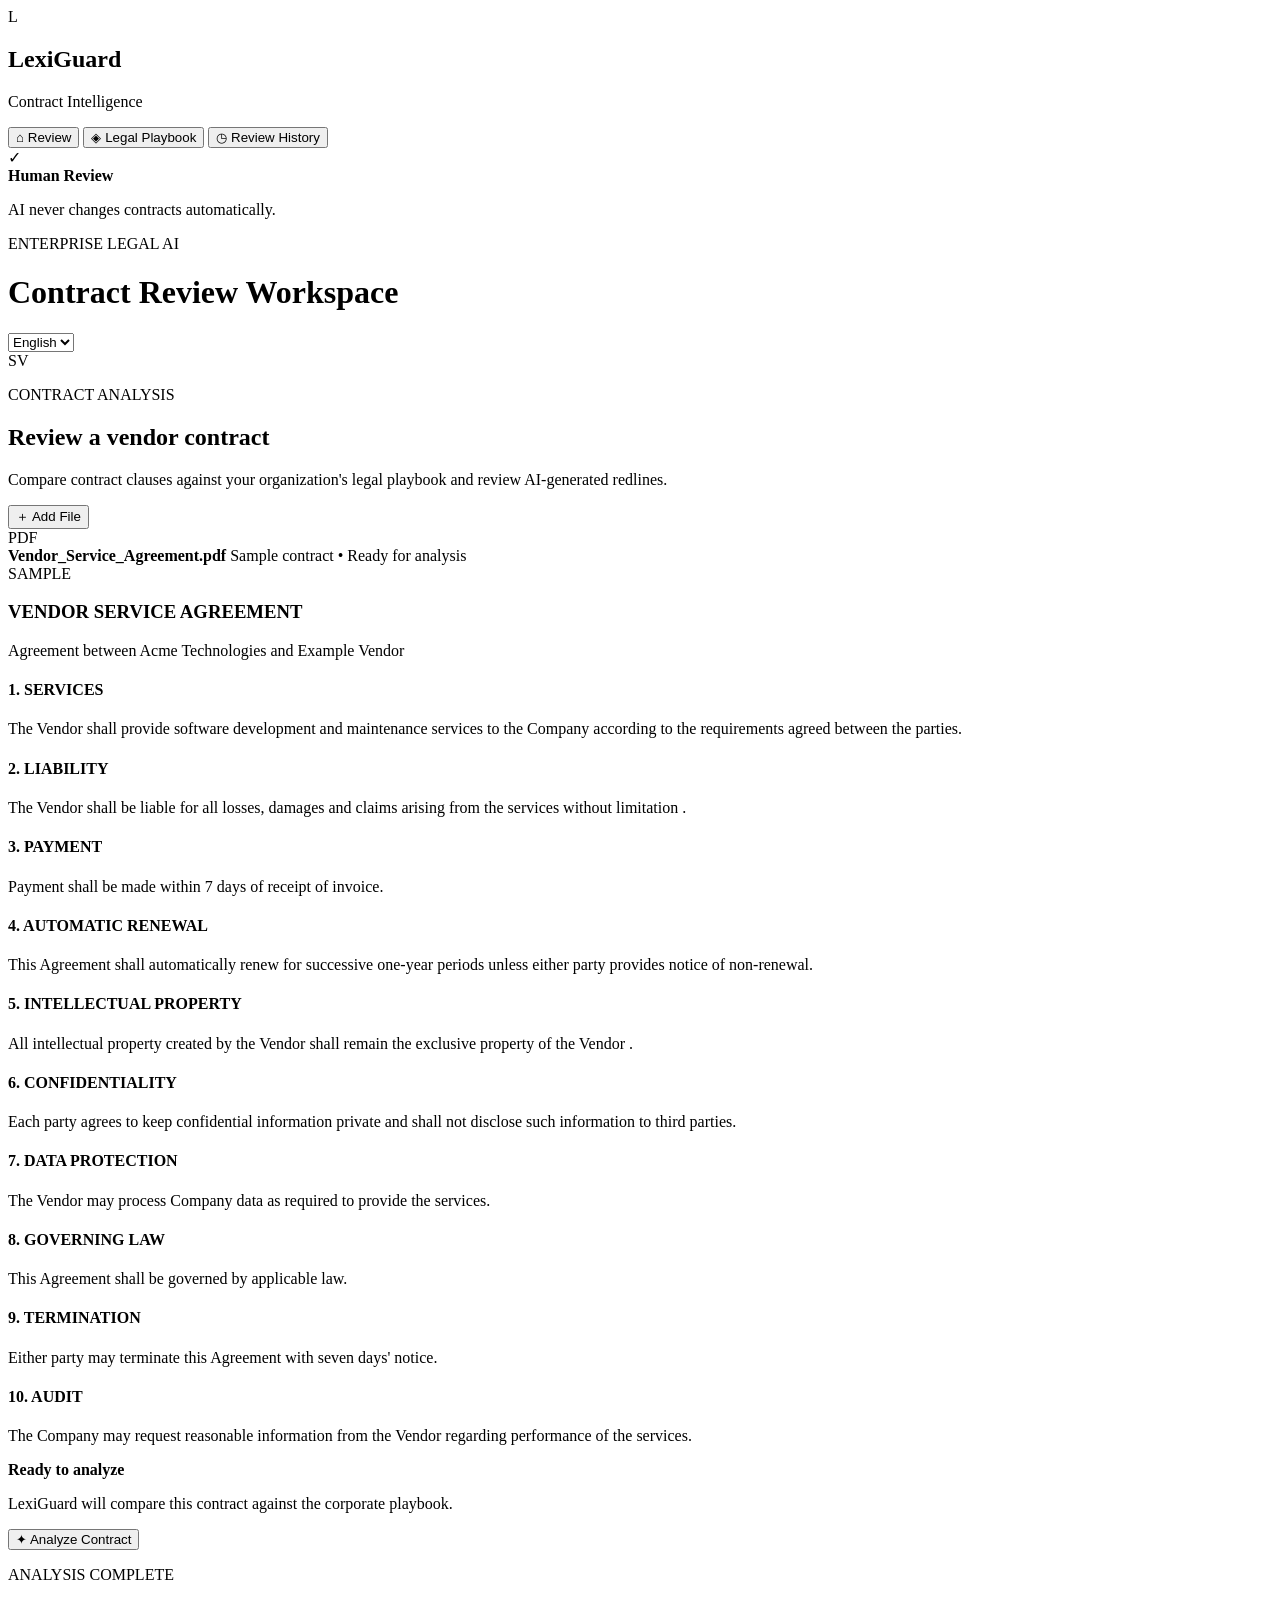
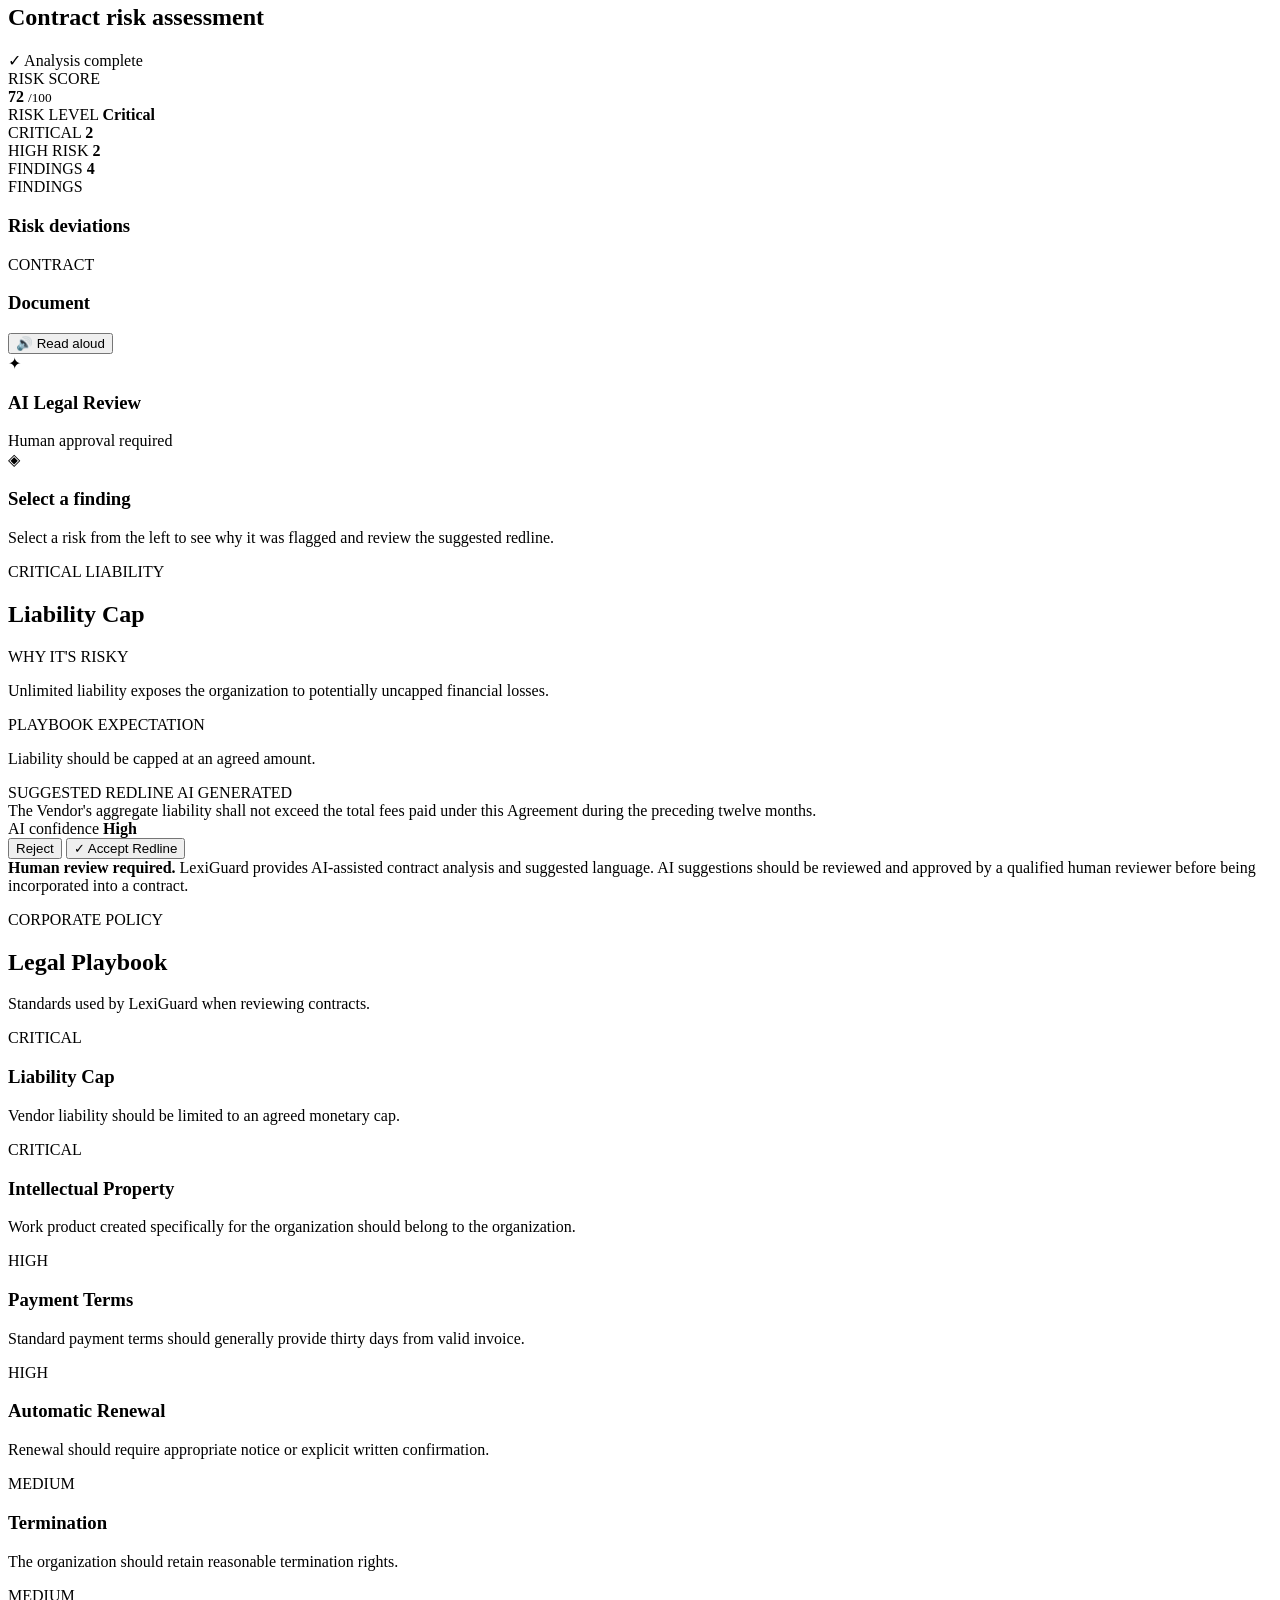
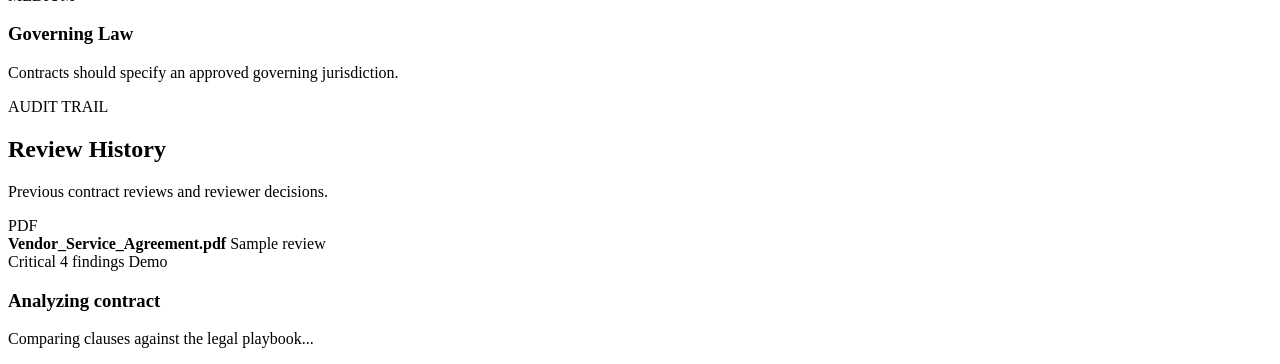
==== index.html @ ac4ade22 "Refactor index.html for improved layout and styles Updated the HTML structure and styles for the Lex" ====
<!DOCTYPE html>
<html lang="en">

<head>
    <meta charset="UTF-8">
    <meta name="viewport" content="width=device-width, initial-scale=1.0">

    <title>LexiGuard | Contract Risk Assistant</title>

    <link rel="stylesheet" href="style.css">

    <link rel="preconnect" href="https://fonts.googleapis.com">
    <link rel="preconnect" href="https://fonts.gstatic.com" crossorigin>

    <link
        href="https://fonts.googleapis.com/css2?family=Inter:wght@400;500;600;700;800&family=DM+Mono:wght@400;500&display=swap"
        rel="stylesheet">
</head>

<body>

    <!-- SIDEBAR -->

    <aside class="sidebar">

        <div class="brand">

            <div class="brand-logo">
                L
            </div>

            <div>
                <h2>LexiGuard</h2>
                <p>Contract Intelligence</p>
            </div>

        </div>


        <nav class="navigation">

            <button class="nav-item active" data-section="review">
                <span>⌂</span>
                Review
            </button>

            <button class="nav-item" data-section="playbook">
                <span>◈</span>
                Legal Playbook
            </button>

            <button class="nav-item" data-section="history">
                <span>◷</span>
                Review History
            </button>

        </nav>


        <div class="sidebar-footer">

            <div class="human-review">

                <div class="check-circle">
                    ✓
                </div>

                <div>
                    <strong>Human Review</strong>
                    <p>AI never changes contracts automatically.</p>
                </div>

            </div>

        </div>

    </aside>


    <!-- MAIN -->

    <main class="main">

        <!-- TOP BAR -->

        <header class="topbar">

            <div>

                <p class="eyebrow">
                    ENTERPRISE LEGAL AI
                </p>

                <h1>
                    Contract Review Workspace
                </h1>

            </div>


            <div class="top-actions">

                <select id="languageSelect">

                    <option value="en">
                        English
                    </option>

                    <option value="ta">
                        தமிழ்
                    </option>

                    <option value="hi">
                        हिन्दी
                    </option>

                    <option value="te">
                        తెలుగు
                    </option>

                </select>


                <div class="avatar">
                    SV
                </div>

            </div>

        </header>


        <!-- =====================================================
             REVIEW PAGE
        ====================================================== -->

        <section
            id="reviewSection"
            class="page-section active"
        >

            <div class="page-intro">

                <div>

                    <p class="eyebrow">
                        CONTRACT ANALYSIS
                    </p>

                    <h2>
                        Review a vendor contract
                    </h2>

                    <p>
                        Compare contract clauses against your
                        organization's legal playbook and review
                        AI-generated redlines.
                    </p>

                </div>


                <!-- ADD FILE -->

                <button
                    id="addFileButton"
                    class="secondary-button"
                >
                    ＋ Add File
                </button>

            </div>


            <!-- SAMPLE CONTRACT CARD -->

            <section class="sample-contract-card">

                <div class="document-top">

                    <div class="document-info">

                        <div class="document-icon">
                            PDF
                        </div>

                        <div>

                            <strong>
                                Vendor_Service_Agreement.pdf
                            </strong>

                            <span>
                                Sample contract • Ready for analysis
                            </span>

                        </div>

                    </div>


                    <span class="sample-label">
                        SAMPLE
                    </span>

                </div>


                <!-- CONTRACT PREVIEW -->

                <div
                    id="sampleContract"
                    class="sample-contract"
                >

                    <h3>
                        VENDOR SERVICE AGREEMENT
                    </h3>


                    <p class="contract-meta">
                        Agreement between Acme Technologies
                        and Example Vendor
                    </p>


                    <h4>
                        1. SERVICES
                    </h4>

                    <p>
                        The Vendor shall provide software development
                        and maintenance services to the Company according
                        to the requirements agreed between the parties.
                    </p>


                    <h4>
                        2. LIABILITY
                    </h4>

                    <p>
                        The Vendor shall be liable for all losses,
                        damages and claims arising from the services
                        <span class="preview-risk">
                            without limitation
                        </span>.
                    </p>


                    <h4>
                        3. PAYMENT
                    </h4>

                    <p>
                        Payment shall be made within
                        <span class="preview-risk">
                            7 days
                        </span>
                        of receipt of invoice.
                    </p>


                    <h4>
                        4. AUTOMATIC RENEWAL
                    </h4>

                    <p>
                        This Agreement shall
                        <span class="preview-risk">
                            automatically renew
                        </span>
                        for successive one-year periods unless either
                        party provides notice of non-renewal.
                    </p>


                    <h4>
                        5. INTELLECTUAL PROPERTY
                    </h4>

                    <p>
                        All intellectual property created by the Vendor
                        shall remain the
                        <span class="preview-risk">
                            exclusive property of the Vendor
                        </span>.
                    </p>


                    <h4>
                        6. CONFIDENTIALITY
                    </h4>

                    <p>
                        Each party agrees to keep confidential information
                        private and shall not disclose such information
                        to third parties.
                    </p>


                    <h4>
                        7. DATA PROTECTION
                    </h4>

                    <p>
                        The Vendor may process Company data as required
                        to provide the services.
                    </p>


                    <h4>
                        8. GOVERNING LAW
                    </h4>

                    <p>
                        This Agreement shall be governed by applicable law.
                    </p>


                    <h4>
                        9. TERMINATION
                    </h4>

                    <p>
                        Either party may terminate this Agreement with
                        seven days' notice.
                    </p>


                    <h4>
                        10. AUDIT
                    </h4>

                    <p>
                        The Company may request reasonable information
                        from the Vendor regarding performance of the services.
                    </p>

                </div>


                <!-- ANALYZE -->

                <div class="analysis-action">

                    <div>

                        <strong>
                            Ready to analyze
                        </strong>

                        <p>
                            LexiGuard will compare this contract
                            against the corporate playbook.
                        </p>

                    </div>


                    <button
                        id="analyzeButton"
                        class="primary-button"
                    >
                        ✦ Analyze Contract
                    </button>

                </div>

            </section>


            <!-- =================================================
                 RESULTS
            ================================================== -->

            <div
                id="results"
                class="results hidden"
            >

                <!-- SUMMARY -->

                <div class="results-heading">

                    <div>

                        <p class="eyebrow">
                            ANALYSIS COMPLETE
                        </p>

                        <h2>
                            Contract risk assessment
                        </h2>

                    </div>

                    <span class="analysis-complete">
                        ✓ Analysis complete
                    </span>

                </div>


                <!-- SUMMARY CARDS -->

                <div class="summary-grid">

                    <div class="summary-card score">

                        <span>
                            RISK SCORE
                        </span>

                        <div class="score-number">
                            <strong id="riskScore">
                                72
                            </strong>

                            <small>
                                /100
                            </small>
                        </div>

                        <div class="score-track">
                            <div id="scoreBar"></div>
                        </div>

                    </div>


                    <div class="summary-card">

                        <span>
                            RISK LEVEL
                        </span>

                        <strong
                            id="riskLevel"
                            class="critical-text"
                        >
                            Critical
                        </strong>

                    </div>


                    <div class="summary-card">

                        <span>
                            CRITICAL
                        </span>

                        <strong id="criticalCount">
                            2
                        </strong>

                    </div>


                    <div class="summary-card">

                        <span>
                            HIGH RISK
                        </span>

                        <strong id="highCount">
                            2
                        </strong>

                    </div>


                    <div class="summary-card">

                        <span>
                            FINDINGS
                        </span>

                        <strong id="findingCount">
                            4
                        </strong>

                    </div>

                </div>


                <!-- THREE COLUMN WORKSPACE -->

                <div class="workspace">


                    <!-- FINDINGS -->

                    <aside class="findings">

                        <div class="panel-heading">

                            <div>

                                <span class="eyebrow">
                                    FINDINGS
                                </span>

                                <h3>
                                    Risk deviations
                                </h3>

                            </div>

                        </div>


                        <div id="findingsList">

                            <!-- JavaScript -->

                        </div>

                    </aside>


                    <!-- CONTRACT -->

                    <section class="contract-panel">

                        <div class="panel-heading">

                            <div>

                                <span class="eyebrow">
                                    CONTRACT
                                </span>

                                <h3>
                                    Document
                                </h3>

                            </div>


                            <button
                                id="readButton"
                                class="small-button"
                            >
                                🔊 Read aloud
                            </button>

                        </div>


                        <div
                            id="contractViewer"
                            class="contract-viewer"
                        >

                            <!-- JavaScript -->

                        </div>

                    </section>


                    <!-- AI -->

                    <aside class="ai-panel">

                        <div class="ai-panel-header">

                            <div class="ai-logo">
                                ✦
                            </div>

                            <div>

                                <h3>
                                    AI Legal Review
                                </h3>

                                <span>
                                    Human approval required
                                </span>

                            </div>

                        </div>


                        <!-- EMPTY -->

                        <div
                            id="aiEmpty"
                            class="ai-empty"
                        >

                            <div class="empty-icon">
                                ◈
                            </div>

                            <h3>
                                Select a finding
                            </h3>

                            <p>
                                Select a risk from the left to see
                                why it was flagged and review the
                                suggested redline.
                            </p>

                        </div>


                        <!-- REVIEW -->

                        <div
                            id="aiReview"
                            class="ai-review hidden"
                        >

                            <div class="ai-risk-row">

                                <span id="aiSeverity">
                                    CRITICAL
                                </span>

                                <span id="aiCategory">
                                    LIABILITY
                                </span>

                            </div>


                            <h2 id="aiTitle">
                                Liability Cap
                            </h2>


                            <div class="review-section">

                                <span class="section-label">
                                    WHY IT'S RISKY
                                </span>

                                <p id="aiProblem">
                                    Unlimited liability exposes the
                                    organization to potentially uncapped
                                    financial losses.
                                </p>

                            </div>


                            <div class="review-section">

                                <span class="section-label">
                                    PLAYBOOK EXPECTATION
                                </span>

                                <p id="aiExpectation">
                                    Liability should be capped at an
                                    agreed amount.
                                </p>

                            </div>


                            <!-- REDLINE -->

                            <div class="redline-container">

                                <div class="redline-header">

                                    <span>
                                        SUGGESTED REDLINE
                                    </span>

                                    <span>
                                        AI GENERATED
                                    </span>

                                </div>


                                <div
                                    id="aiClause"
                                    class="green-clause"
                                >

                                    The Vendor's aggregate liability
                                    shall not exceed the total fees
                                    paid under this Agreement during
                                    the preceding twelve months.

                                </div>

                            </div>


                            <div class="confidence-row">

                                <span>
                                    AI confidence
                                </span>

                                <strong id="aiConfidence">
                                    High
                                </strong>

                            </div>


                            <!-- ACTIONS -->

                            <div class="redline-actions">

                                <button
                                    id="rejectButton"
                                    class="reject-button"
                                >
                                    Reject
                                </button>

                                <button
                                    id="acceptButton"
                                    class="accept-button"
                                >
                                    ✓ Accept Redline
                                </button>

                            </div>


                            <div
                                id="decisionMessage"
                                class="decision-message"
                            ></div>

                        </div>

                    </aside>

                </div>


                <!-- DISCLAIMER -->

                <div class="disclaimer">

                    <strong>Human review required.</strong>

                    LexiGuard provides AI-assisted contract analysis
                    and suggested language. AI suggestions should be
                    reviewed and approved by a qualified human reviewer
                    before being incorporated into a contract.

                </div>

            </div>

        </section>


        <!-- =====================================================
             PLAYBOOK PAGE
        ====================================================== -->

        <section
            id="playbookSection"
            class="page-section"
        >

            <div class="page-heading">

                <p class="eyebrow">
                    CORPORATE POLICY
                </p>

                <h2>
                    Legal Playbook
                </h2>

                <p>
                    Standards used by LexiGuard when reviewing contracts.
                </p>

            </div>


            <div class="playbook-grid">

                <article class="playbook-card critical">

                    <span>CRITICAL</span>

                    <h3>
                        Liability Cap
                    </h3>

                    <p>
                        Vendor liability should be limited to an
                        agreed monetary cap.
                    </p>

                </article>


                <article class="playbook-card critical">

                    <span>CRITICAL</span>

                    <h3>
                        Intellectual Property
                    </h3>

                    <p>
                        Work product created specifically for the
                        organization should belong to the organization.
                    </p>

                </article>


                <article class="playbook-card high">

                    <span>HIGH</span>

                    <h3>
                        Payment Terms
                    </h3>

                    <p>
                        Standard payment terms should generally
                        provide thirty days from valid invoice.
                    </p>

                </article>


                <article class="playbook-card high">

                    <span>HIGH</span>

                    <h3>
                        Automatic Renewal
                    </h3>

                    <p>
                        Renewal should require appropriate notice
                        or explicit written confirmation.
                    </p>

                </article>


                <article class="playbook-card medium">

                    <span>MEDIUM</span>

                    <h3>
                        Termination
                    </h3>

                    <p>
                        The organization should retain reasonable
                        termination rights.
                    </p>

                </article>


                <article class="playbook-card medium">

                    <span>MEDIUM</span>

                    <h3>
                        Governing Law
                    </h3>

                    <p>
                        Contracts should specify an approved
                        governing jurisdiction.
                    </p>

                </article>

            </div>

        </section>


        <!-- =====================================================
             HISTORY PAGE
        ====================================================== -->

        <section
            id="historySection"
            class="page-section"
        >

            <div class="page-heading">

                <p class="eyebrow">
                    AUDIT TRAIL
                </p>

                <h2>
                    Review History
                </h2>

                <p>
                    Previous contract reviews and reviewer decisions.
                </p>

            </div>


            <div class="history-card">

                <div class="history-item">

                    <div class="history-document">
                        <div class="document-icon small">
                            PDF
                        </div>

                        <div>
                            <strong>
                                Vendor_Service_Agreement.pdf
                            </strong>

                            <span>
                                Sample review
                            </span>
                        </div>
                    </div>

                    <span class="history-risk critical">
                        Critical
                    </span>

                    <span>
                        4 findings
                    </span>

                    <span class="history-status">
                        Demo
                    </span>

                </div>

            </div>

        </section>

    </main>


    <!-- LOADING -->

    <div
        id="loading"
        class="loading hidden"
    >

        <div class="loading-box">

            <div class="spinner"></div>

            <h3>
                Analyzing contract
            </h3>

            <p>
                Comparing clauses against the legal playbook...
            </p>

        </div>

    </div>


    <script src="script.js"></script>

</body>

</html>
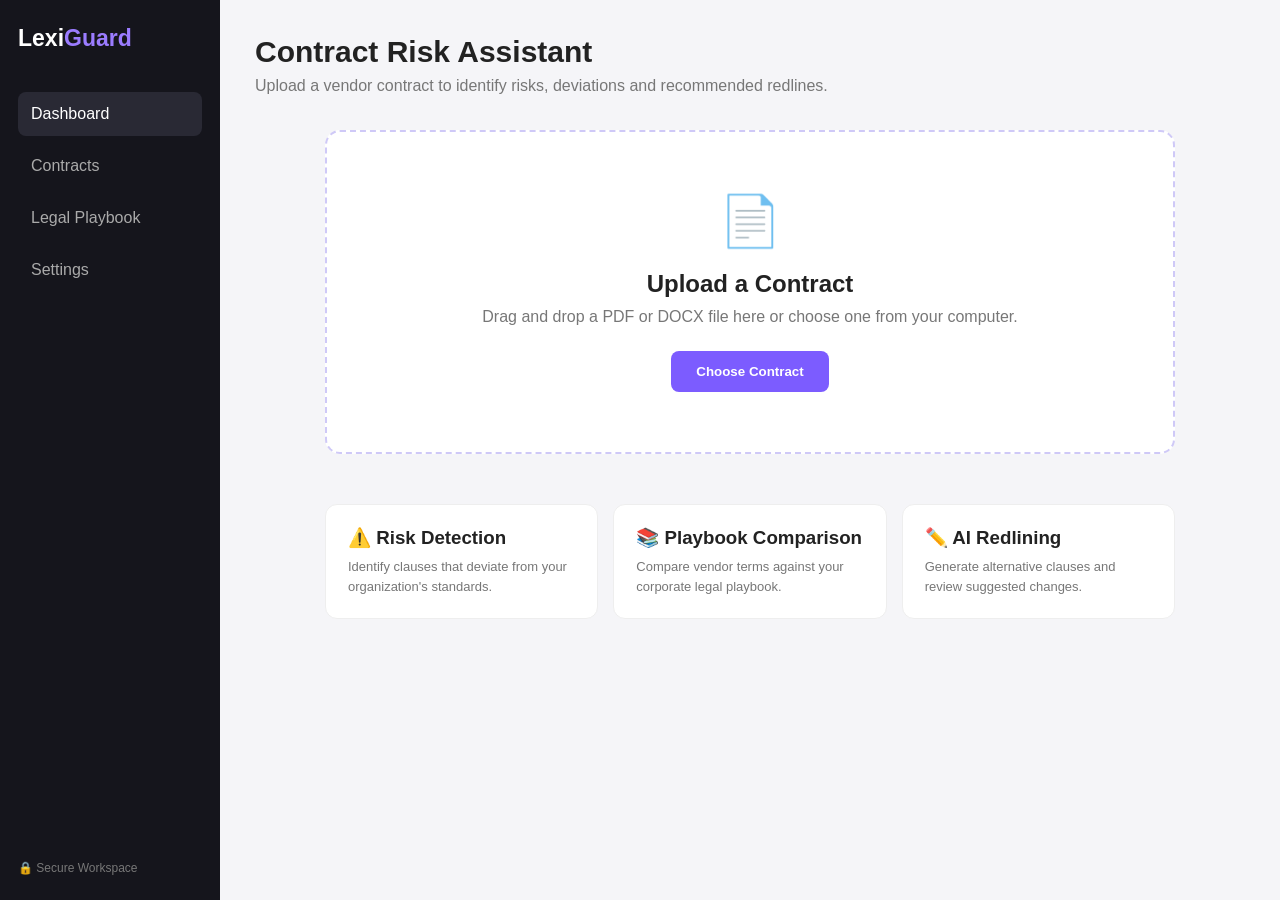
==== commit 6c419a44: "updated" ====
--- a/index.html
+++ b/index.html
@@ -1,987 +1,735 @@
 <!DOCTYPE html>
 <html lang="en">
-
 <head>
     <meta charset="UTF-8">
     <meta name="viewport" content="width=device-width, initial-scale=1.0">
 
-    <title>LexiGuard | Contract Risk Assistant</title>
-
-    <link rel="stylesheet" href="style.css">
-
-    <link rel="preconnect" href="https://fonts.googleapis.com">
-    <link rel="preconnect" href="https://fonts.gstatic.com" crossorigin>
-
-    <link
-        href="https://fonts.googleapis.com/css2?family=Inter:wght@400;500;600;700;800&family=DM+Mono:wght@400;500&display=swap"
-        rel="stylesheet">
+    <title>LexiGuard - Contract Risk Assistant</title>
+
+    <style>
+
+        * {
+            box-sizing: border-box;
+            margin: 0;
+            padding: 0;
+            font-family: Arial, sans-serif;
+        }
+
+        body {
+            background: #f5f5f8;
+            color: #222;
+        }
+
+        /* SIDEBAR */
+
+        .sidebar {
+            position: fixed;
+            width: 220px;
+            height: 100vh;
+            background: #15151c;
+            color: white;
+            padding: 25px 18px;
+        }
+
+        .logo {
+            font-size: 23px;
+            font-weight: bold;
+            margin-bottom: 40px;
+        }
+
+        .logo span {
+            color: #9b7cff;
+        }
+
+        .nav-item {
+            padding: 13px;
+            margin-bottom: 8px;
+            border-radius: 8px;
+            color: #aaa;
+            cursor: pointer;
+        }
+
+        .nav-item:hover,
+        .nav-item.active {
+            background: #292934;
+            color: white;
+        }
+
+        .secure {
+            position: absolute;
+            bottom: 25px;
+            color: #777;
+            font-size: 12px;
+        }
+
+        /* MAIN */
+
+        .main {
+            margin-left: 220px;
+            padding: 35px;
+        }
+
+        .header h1 {
+            font-size: 30px;
+            margin-bottom: 8px;
+        }
+
+        .header p {
+            color: #777;
+            margin-bottom: 35px;
+        }
+
+        /* UPLOAD */
+
+        .upload-container {
+            max-width: 850px;
+            margin: auto;
+        }
+
+        .upload-box {
+            background: white;
+            border: 2px dashed #cfc9f7;
+            border-radius: 15px;
+            padding: 60px 30px;
+            text-align: center;
+            transition: 0.2s;
+        }
+
+        .upload-box.dragover {
+            background: #f1efff;
+            border-color: #7c5cff;
+        }
+
+        .upload-icon {
+            font-size: 50px;
+            margin-bottom: 20px;
+        }
+
+        .upload-box h2 {
+            margin-bottom: 10px;
+        }
+
+        .upload-box p {
+            color: #777;
+            margin-bottom: 25px;
+        }
+
+        .choose-btn {
+            background: #7c5cff;
+            color: white;
+            padding: 13px 25px;
+            border-radius: 8px;
+            border: none;
+            cursor: pointer;
+            font-weight: bold;
+        }
+
+        .choose-btn:hover {
+            background: #6849e8;
+        }
+
+        #fileInput {
+            display: none;
+        }
+
+        /* FILE */
+
+        .file-preview {
+            display: none;
+            background: white;
+            margin-top: 20px;
+            padding: 18px;
+            border-radius: 12px;
+            border: 1px solid #ddd;
+        }
+
+        .file-info {
+            display: flex;
+            align-items: center;
+            justify-content: space-between;
+        }
+
+        .file-name {
+            font-weight: bold;
+        }
+
+        .file-type {
+            color: #777;
+            font-size: 13px;
+            margin-top: 5px;
+        }
+
+        .remove-btn {
+            border: none;
+            background: #ffe5e5;
+            color: #c52222;
+            padding: 8px 12px;
+            border-radius: 7px;
+            cursor: pointer;
+        }
+
+        /* ANALYZE */
+
+        .analyze-container {
+            text-align: center;
+            margin-top: 25px;
+        }
+
+        .analyze-btn {
+            display: none;
+            background: #222;
+            color: white;
+            border: none;
+            padding: 14px 35px;
+            border-radius: 9px;
+            font-size: 15px;
+            font-weight: bold;
+            cursor: pointer;
+        }
+
+        .analyze-btn:hover {
+            background: #000;
+        }
+
+        /* LOADING */
+
+        .loading {
+            display: none;
+            margin-top: 25px;
+            text-align: center;
+        }
+
+        .spinner {
+            width: 35px;
+            height: 35px;
+            border: 4px solid #ddd;
+            border-top: 4px solid #7c5cff;
+            border-radius: 50%;
+            animation: spin 1s linear infinite;
+            margin: auto;
+        }
+
+        @keyframes spin {
+
+            from {
+                transform: rotate(0deg);
+            }
+
+            to {
+                transform: rotate(360deg);
+            }
+
+        }
+
+        .loading p {
+            margin-top: 12px;
+            color: #777;
+        }
+
+        /* FEATURES */
+
+        .features {
+            display: grid;
+            grid-template-columns: repeat(3, 1fr);
+            gap: 15px;
+            margin-top: 50px;
+        }
+
+        .feature {
+            background: white;
+            padding: 22px;
+            border-radius: 12px;
+            border: 1px solid #eee;
+        }
+
+        .feature h3 {
+            margin-bottom: 8px;
+        }
+
+        .feature p {
+            color: #777;
+            font-size: 13px;
+            line-height: 1.5;
+        }
+
+        /* MOBILE */
+
+        @media(max-width: 750px) {
+
+            .sidebar {
+                display: none;
+            }
+
+            .main {
+                margin-left: 0;
+                padding: 20px;
+            }
+
+            .features {
+                grid-template-columns: 1fr;
+            }
+
+        }
+
+    </style>
+
 </head>
 
 <body>
 
-    <!-- SIDEBAR -->
-
-    <aside class="sidebar">
-
-        <div class="brand">
-
-            <div class="brand-logo">
-                L
+
+<!-- SIDEBAR -->
+
+<div class="sidebar">
+
+    <div class="logo">
+        Lexi<span>Guard</span>
+    </div>
+
+    <div class="nav-item active">
+        Dashboard
+    </div>
+
+    <div class="nav-item">
+        Contracts
+    </div>
+
+    <div class="nav-item">
+        Legal Playbook
+    </div>
+
+    <div class="nav-item">
+        Settings
+    </div>
+
+    <div class="secure">
+        🔒 Secure Workspace
+    </div>
+
+</div>
+
+
+<!-- MAIN -->
+
+<div class="main">
+
+    <div class="header">
+
+        <h1>
+            Contract Risk Assistant
+        </h1>
+
+        <p>
+            Upload a vendor contract to identify risks,
+            deviations and recommended redlines.
+        </p>
+
+    </div>
+
+
+    <div class="upload-container">
+
+
+        <!-- UPLOAD -->
+
+        <div
+            class="upload-box"
+            id="uploadBox"
+        >
+
+            <div class="upload-icon">
+                📄
             </div>
 
-            <div>
-                <h2>LexiGuard</h2>
-                <p>Contract Intelligence</p>
+            <h2>
+                Upload a Contract
+            </h2>
+
+            <p>
+                Drag and drop a PDF or DOCX file here
+                or choose one from your computer.
+            </p>
+
+            <button
+                class="choose-btn"
+                onclick="document.getElementById('fileInput').click()"
+            >
+                Choose Contract
+            </button>
+
+            <input
+                type="file"
+                id="fileInput"
+                accept=".pdf,.docx"
+            >
+
+        </div>
+
+
+        <!-- FILE PREVIEW -->
+
+        <div
+            class="file-preview"
+            id="filePreview"
+        >
+
+            <div class="file-info">
+
+                <div>
+
+                    <div
+                        class="file-name"
+                        id="fileName"
+                    ></div>
+
+                    <div
+                        class="file-type"
+                        id="fileType"
+                    ></div>
+
+                </div>
+
+                <button
+                    class="remove-btn"
+                    onclick="removeFile()"
+                >
+                    Remove
+                </button>
+
             </div>
 
         </div>
 
 
-        <nav class="navigation">
-
-            <button class="nav-item active" data-section="review">
-                <span>⌂</span>
-                Review
+        <!-- ANALYZE -->
+
+        <div class="analyze-container">
+
+            <button
+                class="analyze-btn"
+                id="analyzeBtn"
+                onclick="analyzeContract()"
+            >
+                🔍 Analyze Contract
             </button>
 
-            <button class="nav-item" data-section="playbook">
-                <span>◈</span>
-                Legal Playbook
-            </button>
-
-            <button class="nav-item" data-section="history">
-                <span>◷</span>
-                Review History
-            </button>
-
-        </nav>
-
-
-        <div class="sidebar-footer">
-
-            <div class="human-review">
-
-                <div class="check-circle">
-                    ✓
-                </div>
-
-                <div>
-                    <strong>Human Review</strong>
-                    <p>AI never changes contracts automatically.</p>
-                </div>
+        </div>
+
+
+        <!-- LOADING -->
+
+        <div
+            class="loading"
+            id="loading"
+        >
+
+            <div class="spinner"></div>
+
+            <p>
+                Preparing contract analysis...
+            </p>
+
+        </div>
+
+
+        <!-- FEATURES -->
+
+        <div class="features">
+
+            <div class="feature">
+
+                <h3>
+                    ⚠️ Risk Detection
+                </h3>
+
+                <p>
+                    Identify clauses that deviate
+                    from your organization's standards.
+                </p>
 
             </div>
 
+
+            <div class="feature">
+
+                <h3>
+                    📚 Playbook Comparison
+                </h3>
+
+                <p>
+                    Compare vendor terms against
+                    your corporate legal playbook.
+                </p>
+
+            </div>
+
+
+            <div class="feature">
+
+                <h3>
+                    ✏️ AI Redlining
+                </h3>
+
+                <p>
+                    Generate alternative clauses
+                    and review suggested changes.
+                </p>
+
+            </div>
+
         </div>
 
-    </aside>
-
-
-    <!-- MAIN -->
-
-    <main class="main">
-
-        <!-- TOP BAR -->
-
-        <header class="topbar">
-
-            <div>
-
-                <p class="eyebrow">
-                    ENTERPRISE LEGAL AI
-                </p>
-
-                <h1>
-                    Contract Review Workspace
-                </h1>
-
-            </div>
-
-
-            <div class="top-actions">
-
-                <select id="languageSelect">
-
-                    <option value="en">
-                        English
-                    </option>
-
-                    <option value="ta">
-                        தமிழ்
-                    </option>
-
-                    <option value="hi">
-                        हिन्दी
-                    </option>
-
-                    <option value="te">
-                        తెలుగు
-                    </option>
-
-                </select>
-
-
-                <div class="avatar">
-                    SV
-                </div>
-
-            </div>
-
-        </header>
-
-
-        <!-- =====================================================
-             REVIEW PAGE
-        ====================================================== -->
-
-        <section
-            id="reviewSection"
-            class="page-section active"
-        >
-
-            <div class="page-intro">
-
-                <div>
-
-                    <p class="eyebrow">
-                        CONTRACT ANALYSIS
-                    </p>
-
-                    <h2>
-                        Review a vendor contract
-                    </h2>
-
-                    <p>
-                        Compare contract clauses against your
-                        organization's legal playbook and review
-                        AI-generated redlines.
-                    </p>
-
-                </div>
-
-
-                <!-- ADD FILE -->
-
-                <button
-                    id="addFileButton"
-                    class="secondary-button"
-                >
-                    ＋ Add File
-                </button>
-
-            </div>
-
-
-            <!-- SAMPLE CONTRACT CARD -->
-
-            <section class="sample-contract-card">
-
-                <div class="document-top">
-
-                    <div class="document-info">
-
-                        <div class="document-icon">
-                            PDF
-                        </div>
-
-                        <div>
-
-                            <strong>
-                                Vendor_Service_Agreement.pdf
-                            </strong>
-
-                            <span>
-                                Sample contract • Ready for analysis
-                            </span>
-
-                        </div>
-
-                    </div>
-
-
-                    <span class="sample-label">
-                        SAMPLE
-                    </span>
-
-                </div>
-
-
-                <!-- CONTRACT PREVIEW -->
-
-                <div
-                    id="sampleContract"
-                    class="sample-contract"
-                >
-
-                    <h3>
-                        VENDOR SERVICE AGREEMENT
-                    </h3>
-
-
-                    <p class="contract-meta">
-                        Agreement between Acme Technologies
-                        and Example Vendor
-                    </p>
-
-
-                    <h4>
-                        1. SERVICES
-                    </h4>
-
-                    <p>
-                        The Vendor shall provide software development
-                        and maintenance services to the Company according
-                        to the requirements agreed between the parties.
-                    </p>
-
-
-                    <h4>
-                        2. LIABILITY
-                    </h4>
-
-                    <p>
-                        The Vendor shall be liable for all losses,
-                        damages and claims arising from the services
-                        <span class="preview-risk">
-                            without limitation
-                        </span>.
-                    </p>
-
-
-                    <h4>
-                        3. PAYMENT
-                    </h4>
-
-                    <p>
-                        Payment shall be made within
-                        <span class="preview-risk">
-                            7 days
-                        </span>
-                        of receipt of invoice.
-                    </p>
-
-
-                    <h4>
-                        4. AUTOMATIC RENEWAL
-                    </h4>
-
-                    <p>
-                        This Agreement shall
-                        <span class="preview-risk">
-                            automatically renew
-                        </span>
-                        for successive one-year periods unless either
-                        party provides notice of non-renewal.
-                    </p>
-
-
-                    <h4>
-                        5. INTELLECTUAL PROPERTY
-                    </h4>
-
-                    <p>
-                        All intellectual property created by the Vendor
-                        shall remain the
-                        <span class="preview-risk">
-                            exclusive property of the Vendor
-                        </span>.
-                    </p>
-
-
-                    <h4>
-                        6. CONFIDENTIALITY
-                    </h4>
-
-                    <p>
-                        Each party agrees to keep confidential information
-                        private and shall not disclose such information
-                        to third parties.
-                    </p>
-
-
-                    <h4>
-                        7. DATA PROTECTION
-                    </h4>
-
-                    <p>
-                        The Vendor may process Company data as required
-                        to provide the services.
-                    </p>
-
-
-                    <h4>
-                        8. GOVERNING LAW
-                    </h4>
-
-                    <p>
-                        This Agreement shall be governed by applicable law.
-                    </p>
-
-
-                    <h4>
-                        9. TERMINATION
-                    </h4>
-
-                    <p>
-                        Either party may terminate this Agreement with
-                        seven days' notice.
-                    </p>
-
-
-                    <h4>
-                        10. AUDIT
-                    </h4>
-
-                    <p>
-                        The Company may request reasonable information
-                        from the Vendor regarding performance of the services.
-                    </p>
-
-                </div>
-
-
-                <!-- ANALYZE -->
-
-                <div class="analysis-action">
-
-                    <div>
-
-                        <strong>
-                            Ready to analyze
-                        </strong>
-
-                        <p>
-                            LexiGuard will compare this contract
-                            against the corporate playbook.
-                        </p>
-
-                    </div>
-
-
-                    <button
-                        id="analyzeButton"
-                        class="primary-button"
-                    >
-                        ✦ Analyze Contract
-                    </button>
-
-                </div>
-
-            </section>
-
-
-            <!-- =================================================
-                 RESULTS
-            ================================================== -->
-
-            <div
-                id="results"
-                class="results hidden"
-            >
-
-                <!-- SUMMARY -->
-
-                <div class="results-heading">
-
-                    <div>
-
-                        <p class="eyebrow">
-                            ANALYSIS COMPLETE
-                        </p>
-
-                        <h2>
-                            Contract risk assessment
-                        </h2>
-
-                    </div>
-
-                    <span class="analysis-complete">
-                        ✓ Analysis complete
-                    </span>
-
-                </div>
-
-
-                <!-- SUMMARY CARDS -->
-
-                <div class="summary-grid">
-
-                    <div class="summary-card score">
-
-                        <span>
-                            RISK SCORE
-                        </span>
-
-                        <div class="score-number">
-                            <strong id="riskScore">
-                                72
-                            </strong>
-
-                            <small>
-                                /100
-                            </small>
-                        </div>
-
-                        <div class="score-track">
-                            <div id="scoreBar"></div>
-                        </div>
-
-                    </div>
-
-
-                    <div class="summary-card">
-
-                        <span>
-                            RISK LEVEL
-                        </span>
-
-                        <strong
-                            id="riskLevel"
-                            class="critical-text"
-                        >
-                            Critical
-                        </strong>
-
-                    </div>
-
-
-                    <div class="summary-card">
-
-                        <span>
-                            CRITICAL
-                        </span>
-
-                        <strong id="criticalCount">
-                            2
-                        </strong>
-
-                    </div>
-
-
-                    <div class="summary-card">
-
-                        <span>
-                            HIGH RISK
-                        </span>
-
-                        <strong id="highCount">
-                            2
-                        </strong>
-
-                    </div>
-
-
-                    <div class="summary-card">
-
-                        <span>
-                            FINDINGS
-                        </span>
-
-                        <strong id="findingCount">
-                            4
-                        </strong>
-
-                    </div>
-
-                </div>
-
-
-                <!-- THREE COLUMN WORKSPACE -->
-
-                <div class="workspace">
-
-
-                    <!-- FINDINGS -->
-
-                    <aside class="findings">
-
-                        <div class="panel-heading">
-
-                            <div>
-
-                                <span class="eyebrow">
-                                    FINDINGS
-                                </span>
-
-                                <h3>
-                                    Risk deviations
-                                </h3>
-
-                            </div>
-
-                        </div>
-
-
-                        <div id="findingsList">
-
-                            <!-- JavaScript -->
-
-                        </div>
-
-                    </aside>
-
-
-                    <!-- CONTRACT -->
-
-                    <section class="contract-panel">
-
-                        <div class="panel-heading">
-
-                            <div>
-
-                                <span class="eyebrow">
-                                    CONTRACT
-                                </span>
-
-                                <h3>
-                                    Document
-                                </h3>
-
-                            </div>
-
-
-                            <button
-                                id="readButton"
-                                class="small-button"
-                            >
-                                🔊 Read aloud
-                            </button>
-
-                        </div>
-
-
-                        <div
-                            id="contractViewer"
-                            class="contract-viewer"
-                        >
-
-                            <!-- JavaScript -->
-
-                        </div>
-
-                    </section>
-
-
-                    <!-- AI -->
-
-                    <aside class="ai-panel">
-
-                        <div class="ai-panel-header">
-
-                            <div class="ai-logo">
-                                ✦
-                            </div>
-
-                            <div>
-
-                                <h3>
-                                    AI Legal Review
-                                </h3>
-
-                                <span>
-                                    Human approval required
-                                </span>
-
-                            </div>
-
-                        </div>
-
-
-                        <!-- EMPTY -->
-
-                        <div
-                            id="aiEmpty"
-                            class="ai-empty"
-                        >
-
-                            <div class="empty-icon">
-                                ◈
-                            </div>
-
-                            <h3>
-                                Select a finding
-                            </h3>
-
-                            <p>
-                                Select a risk from the left to see
-                                why it was flagged and review the
-                                suggested redline.
-                            </p>
-
-                        </div>
-
-
-                        <!-- REVIEW -->
-
-                        <div
-                            id="aiReview"
-                            class="ai-review hidden"
-                        >
-
-                            <div class="ai-risk-row">
-
-                                <span id="aiSeverity">
-                                    CRITICAL
-                                </span>
-
-                                <span id="aiCategory">
-                                    LIABILITY
-                                </span>
-
-                            </div>
-
-
-                            <h2 id="aiTitle">
-                                Liability Cap
-                            </h2>
-
-
-                            <div class="review-section">
-
-                                <span class="section-label">
-                                    WHY IT'S RISKY
-                                </span>
-
-                                <p id="aiProblem">
-                                    Unlimited liability exposes the
-                                    organization to potentially uncapped
-                                    financial losses.
-                                </p>
-
-                            </div>
-
-
-                            <div class="review-section">
-
-                                <span class="section-label">
-                                    PLAYBOOK EXPECTATION
-                                </span>
-
-                                <p id="aiExpectation">
-                                    Liability should be capped at an
-                                    agreed amount.
-                                </p>
-
-                            </div>
-
-
-                            <!-- REDLINE -->
-
-                            <div class="redline-container">
-
-                                <div class="redline-header">
-
-                                    <span>
-                                        SUGGESTED REDLINE
-                                    </span>
-
-                                    <span>
-                                        AI GENERATED
-                                    </span>
-
-                                </div>
-
-
-                                <div
-                                    id="aiClause"
-                                    class="green-clause"
-                                >
-
-                                    The Vendor's aggregate liability
-                                    shall not exceed the total fees
-                                    paid under this Agreement during
-                                    the preceding twelve months.
-
-                                </div>
-
-                            </div>
-
-
-                            <div class="confidence-row">
-
-                                <span>
-                                    AI confidence
-                                </span>
-
-                                <strong id="aiConfidence">
-                                    High
-                                </strong>
-
-                            </div>
-
-
-                            <!-- ACTIONS -->
-
-                            <div class="redline-actions">
-
-                                <button
-                                    id="rejectButton"
-                                    class="reject-button"
-                                >
-                                    Reject
-                                </button>
-
-                                <button
-                                    id="acceptButton"
-                                    class="accept-button"
-                                >
-                                    ✓ Accept Redline
-                                </button>
-
-                            </div>
-
-
-                            <div
-                                id="decisionMessage"
-                                class="decision-message"
-                            ></div>
-
-                        </div>
-
-                    </aside>
-
-                </div>
-
-
-                <!-- DISCLAIMER -->
-
-                <div class="disclaimer">
-
-                    <strong>Human review required.</strong>
-
-                    LexiGuard provides AI-assisted contract analysis
-                    and suggested language. AI suggestions should be
-                    reviewed and approved by a qualified human reviewer
-                    before being incorporated into a contract.
-
-                </div>
-
-            </div>
-
-        </section>
-
-
-        <!-- =====================================================
-             PLAYBOOK PAGE
-        ====================================================== -->
-
-        <section
-            id="playbookSection"
-            class="page-section"
-        >
-
-            <div class="page-heading">
-
-                <p class="eyebrow">
-                    CORPORATE POLICY
-                </p>
-
-                <h2>
-                    Legal Playbook
-                </h2>
-
-                <p>
-                    Standards used by LexiGuard when reviewing contracts.
-                </p>
-
-            </div>
-
-
-            <div class="playbook-grid">
-
-                <article class="playbook-card critical">
-
-                    <span>CRITICAL</span>
-
-                    <h3>
-                        Liability Cap
-                    </h3>
-
-                    <p>
-                        Vendor liability should be limited to an
-                        agreed monetary cap.
-                    </p>
-
-                </article>
-
-
-                <article class="playbook-card critical">
-
-                    <span>CRITICAL</span>
-
-                    <h3>
-                        Intellectual Property
-                    </h3>
-
-                    <p>
-                        Work product created specifically for the
-                        organization should belong to the organization.
-                    </p>
-
-                </article>
-
-
-                <article class="playbook-card high">
-
-                    <span>HIGH</span>
-
-                    <h3>
-                        Payment Terms
-                    </h3>
-
-                    <p>
-                        Standard payment terms should generally
-                        provide thirty days from valid invoice.
-                    </p>
-
-                </article>
-
-
-                <article class="playbook-card high">
-
-                    <span>HIGH</span>
-
-                    <h3>
-                        Automatic Renewal
-                    </h3>
-
-                    <p>
-                        Renewal should require appropriate notice
-                        or explicit written confirmation.
-                    </p>
-
-                </article>
-
-
-                <article class="playbook-card medium">
-
-                    <span>MEDIUM</span>
-
-                    <h3>
-                        Termination
-                    </h3>
-
-                    <p>
-                        The organization should retain reasonable
-                        termination rights.
-                    </p>
-
-                </article>
-
-
-                <article class="playbook-card medium">
-
-                    <span>MEDIUM</span>
-
-                    <h3>
-                        Governing Law
-                    </h3>
-
-                    <p>
-                        Contracts should specify an approved
-                        governing jurisdiction.
-                    </p>
-
-                </article>
-
-            </div>
-
-        </section>
-
-
-        <!-- =====================================================
-             HISTORY PAGE
-        ====================================================== -->
-
-        <section
-            id="historySection"
-            class="page-section"
-        >
-
-            <div class="page-heading">
-
-                <p class="eyebrow">
-                    AUDIT TRAIL
-                </p>
-
-                <h2>
-                    Review History
-                </h2>
-
-                <p>
-                    Previous contract reviews and reviewer decisions.
-                </p>
-
-            </div>
-
-
-            <div class="history-card">
-
-                <div class="history-item">
-
-                    <div class="history-document">
-                        <div class="document-icon small">
-                            PDF
-                        </div>
-
-                        <div>
-                            <strong>
-                                Vendor_Service_Agreement.pdf
-                            </strong>
-
-                            <span>
-                                Sample review
-                            </span>
-                        </div>
-                    </div>
-
-                    <span class="history-risk critical">
-                        Critical
-                    </span>
-
-                    <span>
-                        4 findings
-                    </span>
-
-                    <span class="history-status">
-                        Demo
-                    </span>
-
-                </div>
-
-            </div>
-
-        </section>
-
-    </main>
-
-
-    <!-- LOADING -->
-
-    <div
-        id="loading"
-        class="loading hidden"
-    >
-
-        <div class="loading-box">
-
-            <div class="spinner"></div>
-
-            <h3>
-                Analyzing contract
-            </h3>
-
-            <p>
-                Comparing clauses against the legal playbook...
-            </p>
-
-        </div>
-
     </div>
 
-
-    <script src="script.js"></script>
+</div>
+
+
+<script>
+
+    let selectedFile = null;
+
+
+    /*
+        FILE SELECTED
+    */
+
+    document
+        .getElementById("fileInput")
+        .addEventListener("change", function(event) {
+
+            const file = event.target.files[0];
+
+            if (file) {
+
+                handleFile(file);
+
+            }
+
+        });
+
+
+    /*
+        HANDLE FILE
+    */
+
+    function handleFile(file) {
+
+        const extension =
+            file.name.split(".").pop().toLowerCase();
+
+
+        if (
+            extension !== "pdf" &&
+            extension !== "docx"
+        ) {
+
+            alert(
+                "Please upload a PDF or DOCX file."
+            );
+
+            return;
+
+        }
+
+
+        selectedFile = file;
+
+
+        document
+            .getElementById("fileName")
+            .textContent = file.name;
+
+
+        document
+            .getElementById("fileType")
+            .textContent =
+                extension.toUpperCase() +
+                " • " +
+                formatFileSize(file.size);
+
+
+        document
+            .getElementById("filePreview")
+            .style.display = "block";
+
+
+        document
+            .getElementById("analyzeBtn")
+            .style.display = "inline-block";
+
+    }
+
+
+    /*
+        FILE SIZE
+    */
+
+    function formatFileSize(bytes) {
+
+        if (bytes < 1024) {
+
+            return bytes + " bytes";
+
+        }
+
+        if (bytes < 1024 * 1024) {
+
+            return (
+                (bytes / 1024).toFixed(1)
+                + " KB"
+            );
+
+        }
+
+        return (
+            (bytes / (1024 * 1024)).toFixed(1)
+            + " MB"
+        );
+
+    }
+
+
+    /*
+        REMOVE FILE
+    */
+
+    function removeFile() {
+
+        selectedFile = null;
+
+
+        document
+            .getElementById("fileInput")
+            .value = "";
+
+
+        document
+            .getElementById("filePreview")
+            .style.display = "none";
+
+
+        document
+            .getElementById("analyzeBtn")
+            .style.display = "none";
+
+    }
+
+
+    /*
+        ANALYZE
+    */
+
+    function analyzeContract() {
+
+        if (!selectedFile) {
+
+            alert(
+                "Please choose a contract first."
+            );
+
+            return;
+
+        }
+
+
+        document
+            .getElementById("analyzeBtn")
+            .style.display = "none";
+
+
+        document
+            .getElementById("loading")
+            .style.display = "block";
+
+
+        /*
+            Save filename so analysis.html
+            can use it later.
+        */
+
+        localStorage.setItem(
+            "contractFileName",
+            selectedFile.name
+        );
+
+
+        /*
+            This is currently a simulated
+            analysis delay.
+
+            Later this will call our
+            Python AI backend.
+        */
+
+        setTimeout(function() {
+
+            window.location.href =
+                "analysis.html";
+
+        }, 2000);
+
+    }
+
+
+    /*
+        DRAG & DROP
+    */
+
+    const uploadBox =
+        document.getElementById("uploadBox");
+
+
+    uploadBox.addEventListener(
+        "dragover",
+        function(event) {
+
+            event.preventDefault();
+
+            uploadBox.classList.add(
+                "dragover"
+            );
+
+        }
+    );
+
+
+    uploadBox.addEventListener(
+        "dragleave",
+        function() {
+
+            uploadBox.classList.remove(
+                "dragover"
+            );
+
+        }
+    );
+
+
+    uploadBox.addEventListener(
+        "drop",
+        function(event) {
+
+            event.preventDefault();
+
+            uploadBox.classList.remove(
+                "dragover"
+            );
+
+
+            const file =
+                event.dataTransfer.files[0];
+
+
+            if (file) {
+
+                handleFile(file);
+
+            }
+
+        }
+    );
+
+</script>
 
 </body>
-
 </html>
